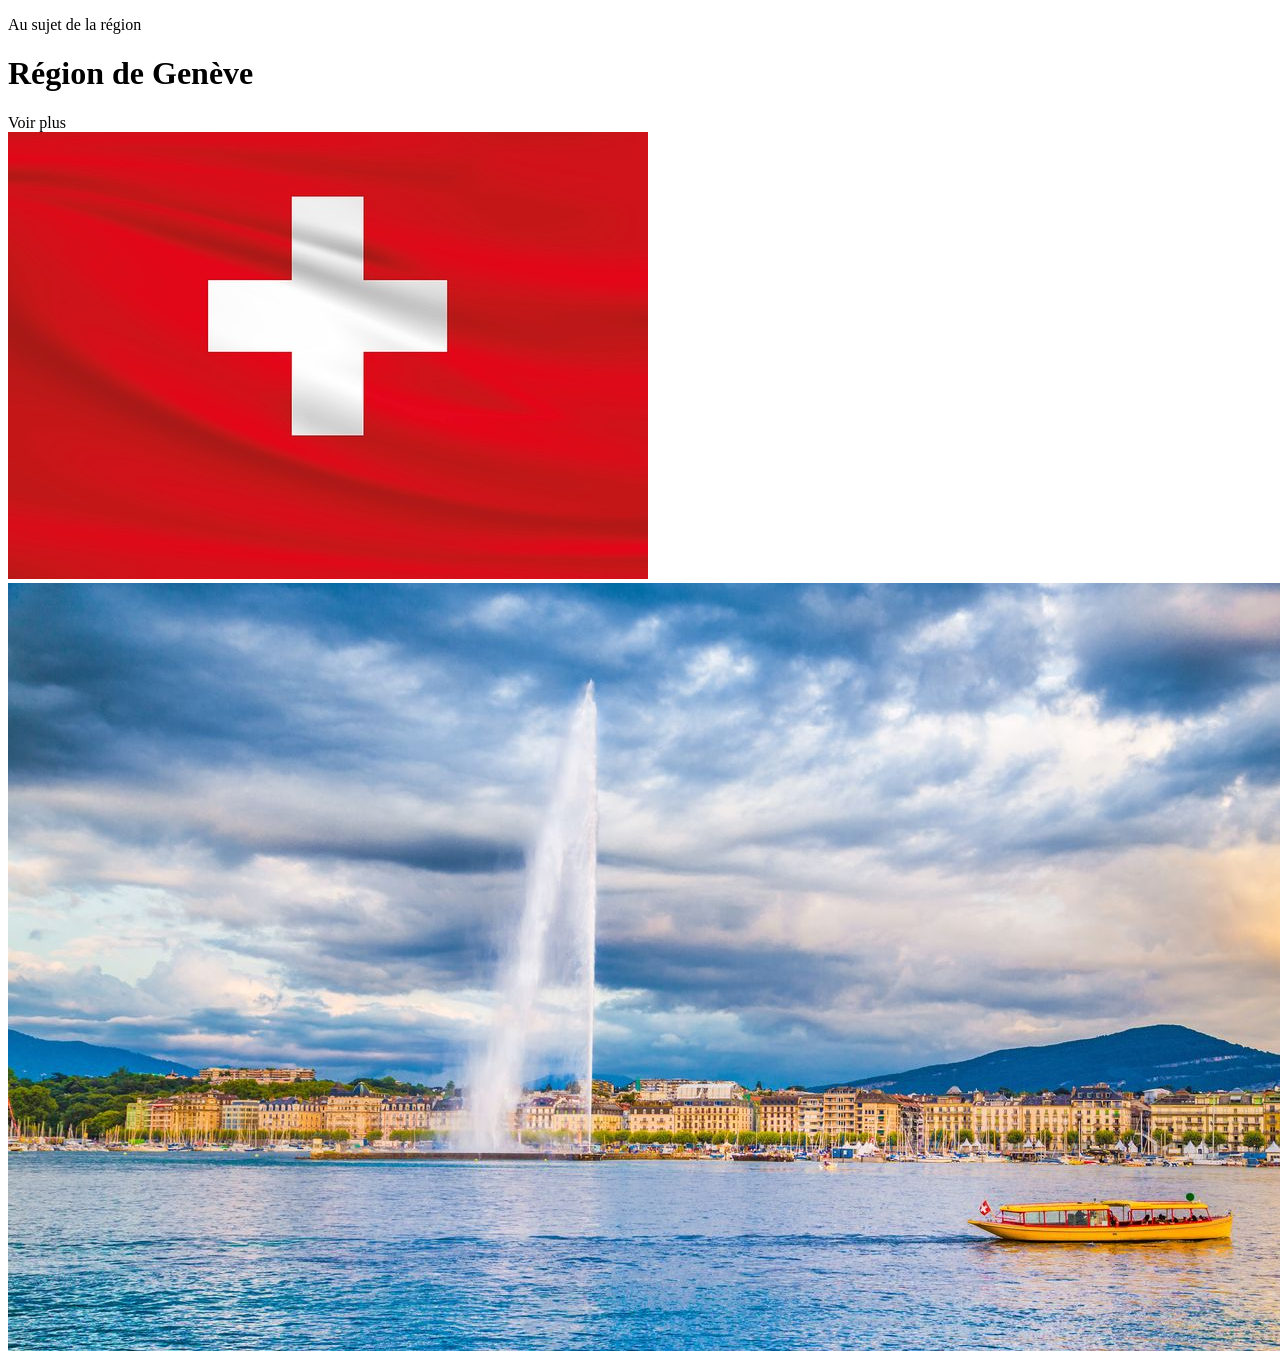
==== index.html @ c977634c "first commit" ====
<!DOCTYPE html>
<html lang="fr">
<head>
    <meta charset="UTF-8">
    <meta name="viewport" content="width=device-width, initial-scale=1.0">
    <link rel="stylesheet" href="Css/style.css">
    <title>Présentation Région Suisse</title>
</head>
<body>
    <main>
        <div>
            <p class="top-h1">
                Au sujet de la région 
            </p>
            <h1>
                Région de Genève
            </h1>
            <p>
                
            </p>
            <div class="button">
                Voir plus
            </div>
        </div>
        <img src="Img/Drapeau-Suisse.jpg" class="fourrure">
        <img src="Img/Jet-deau.jpg" class="visage">
    </main>
</body>
</html>
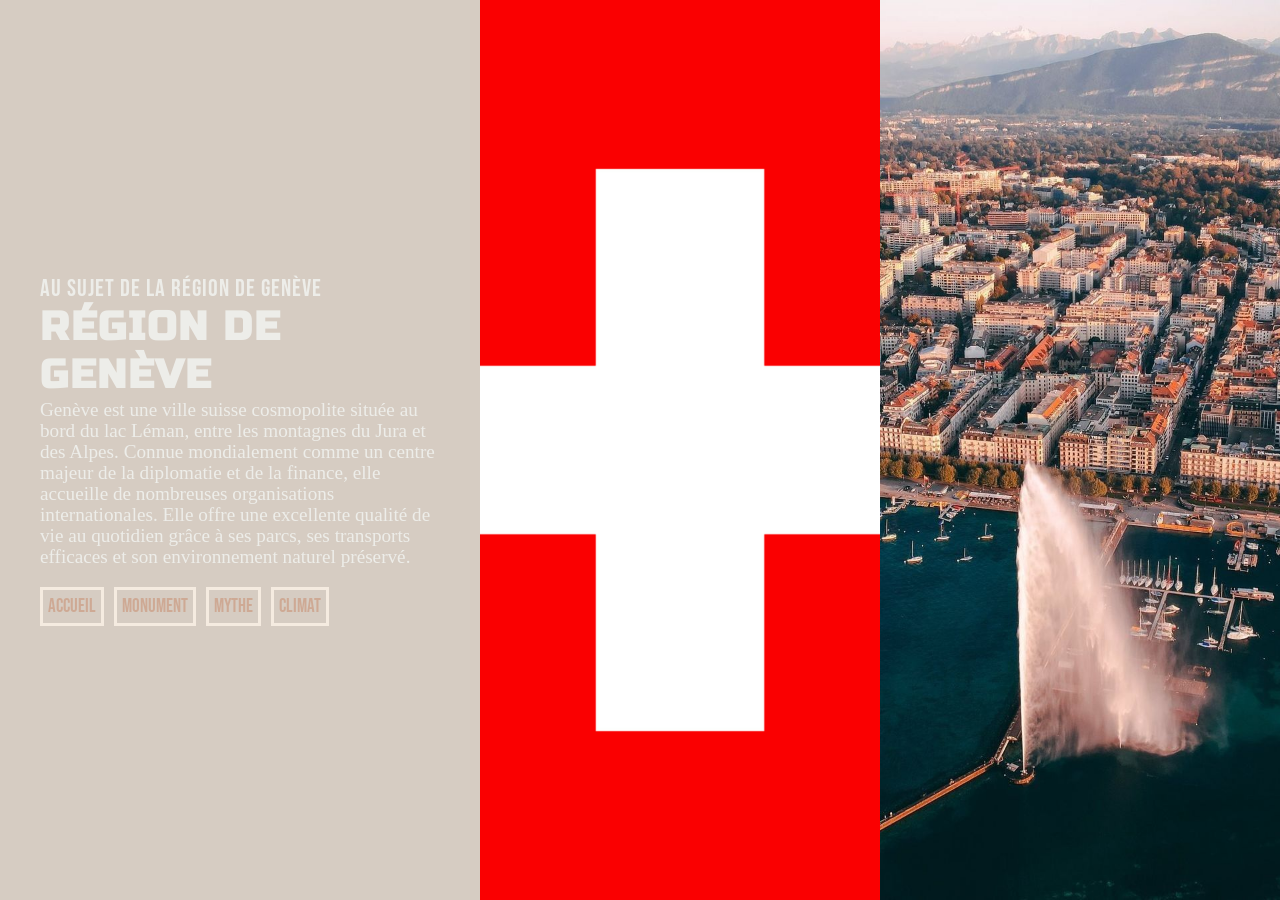
==== commit 3b924e7b: "v2" ====
--- a/index.html
+++ b/index.html
@@ -1,29 +1,51 @@
-<!DOCTYPE html>
-<html lang="fr">
-<head>
-    <meta charset="UTF-8">
-    <meta name="viewport" content="width=device-width, initial-scale=1.0">
-    <link rel="stylesheet" href="Css/style.css">
-    <title>Présentation Région Suisse</title>
-</head>
-<body>
-    <main>
-        <div>
-            <p class="top-h1">
-                Au sujet de la région 
-            </p>
-            <h1>
-                Région de Genève
-            </h1>
-            <p>
-                
-            </p>
-            <div class="button">
-                Voir plus
-            </div>
-        </div>
-        <img src="Img/Drapeau-Suisse.jpg" class="fourrure">
-        <img src="Img/Jet-deau.jpg" class="visage">
-    </main>
-</body>
+<!DOCTYPE html>
+<html lang="fr">
+<head>
+    <meta charset="UTF-8">
+    <meta name="viewport" content="width=device-width, initial-scale=1.0">
+    <link rel="stylesheet" href="Css/style.css">
+    <link rel="preconnect" href="https://fonts.googleapis.com">
+    <link rel="preconnect" href="https://fonts.gstatic.com" crossorigin>
+    <link href="https://fonts.googleapis.com/css2?family=Bebas+Neue&family=Roboto+Mono:ital,wght@0,100..700;1,100..700&family=Russo+One&display=swap" rel="stylesheet">
+    <title>Présentation Région Suisse</title>
+</head>
+<body>
+    <main>
+        <div class="conteneur">
+            <p class="top-h1">
+                Au sujet de la région de Genève
+            </p>
+            <h1>
+                Région de Genève
+            </h1>
+            <p class="paragraph">
+                Genève est une ville suisse cosmopolite située au bord du lac Léman, entre les montagnes du Jura et des Alpes. Connue mondialement comme un centre majeur de la diplomatie et de la finance, elle accueille de nombreuses organisations internationales. Elle offre une excellente qualité de vie au quotidien grâce à ses parcs, ses transports efficaces et son environnement naturel préservé.
+            </p>
+            <div class="conteneur-button">
+                <div class="button">
+                    <a href="index.html" class="button-link">
+                        Accueil
+                    </a>
+                </div>
+                <div class="button">
+                    <a href="Html/Monument.html" class="button-link">
+                        Monument
+                    </a>
+                </div>
+                <div class="button">
+                    <a href="Html/Mythe.html" class="button-link">
+                        Mythe
+                    </a>
+                </div>
+                <div class="button">
+                    <a href="Html/Climat.html" class="button-link">
+                        Climat
+                    </a>
+                </div>
+            </div>
+        </div>
+        <img src="Img/Index/Drapeau-Suisse.jpg" alt="Drapeau de la Suisse" class="image">
+        <img src="Img/Index/Jet-deau.jpg" alt="Jet d'eau de Genève" class="image">
+    </main>
+</body>
 </html>
--- a/Css/style.css
+++ b/Css/style.css
@@ -0,0 +1,120 @@
+/* Variable */
+
+:root {
+
+    /* index */
+    --background: #d6ccc2;
+    --text-color: #edede9;
+    --text-color2: #cea994;
+    --border: #f5ebe0;
+
+    /* Monument */
+
+    /* Climat */
+
+    /* Mythe */
+
+
+    /* Font */
+
+    --top-h1: Bebas Neue;
+    --h1: Russo One ;
+    --paragraph: Roboto Mono;
+
+}
+
+/* Mythe */
+
+body.mythe {
+    
+}
+
+/* Climat */
+
+body.climat {
+
+}
+
+/* Monument */
+
+body.monument {
+
+}
+
+/* Géneral */
+
+* {
+    box-sizing: border-box;
+    margin: 0;
+}
+
+main {
+    display: flex;
+    height: 100vh;
+    width: 100%;
+}
+
+h1,h2,h3,h4 {
+    letter-spacing: 2px;
+    text-transform: uppercase;
+    font-size: 2.5rem;
+    font-family: var(--h1), sans-serif;
+}
+
+/* Index */
+
+.conteneur {
+    display: flex;
+    flex-direction: column;
+    flex: 1;
+    padding: 40px;
+    color: var(--text-color);
+    background-color: var(--background);
+    justify-content: center;
+}
+
+.top-h1 {
+    letter-spacing: 1px;
+    font-size: 1.5rem;
+    text-transform: uppercase;
+    font-family: var(--top-h1), sans-serif;
+}
+
+.paragraph {
+    font-family: var(--paragraph) monospace;
+    font-size: 1.2rem;
+    line-height: 1.1;
+    margin-bottom: 20px;
+}
+
+.conteneur-button {
+    display: flex;
+    flex-direction: row;
+    gap: 10px;
+}
+
+.conteneur-button .button {
+    background-color: rgba(240, 248, 255, 0);
+    padding: 5px;
+    border: 3px solid var(--border);
+    font-family: var(--top-h1), monospace;
+    font-size: larger;
+    text-align: center;
+}
+
+.conteneur-button .button:hover {
+    background-color: #edede9;
+}
+
+.button-link {
+    text-decoration: none;
+    color: var(--text-color2);
+}
+
+.image {
+    display: flex;
+    flex: 1;
+    min-width: 0;
+    height: 100%;
+    object-fit: cover;
+}
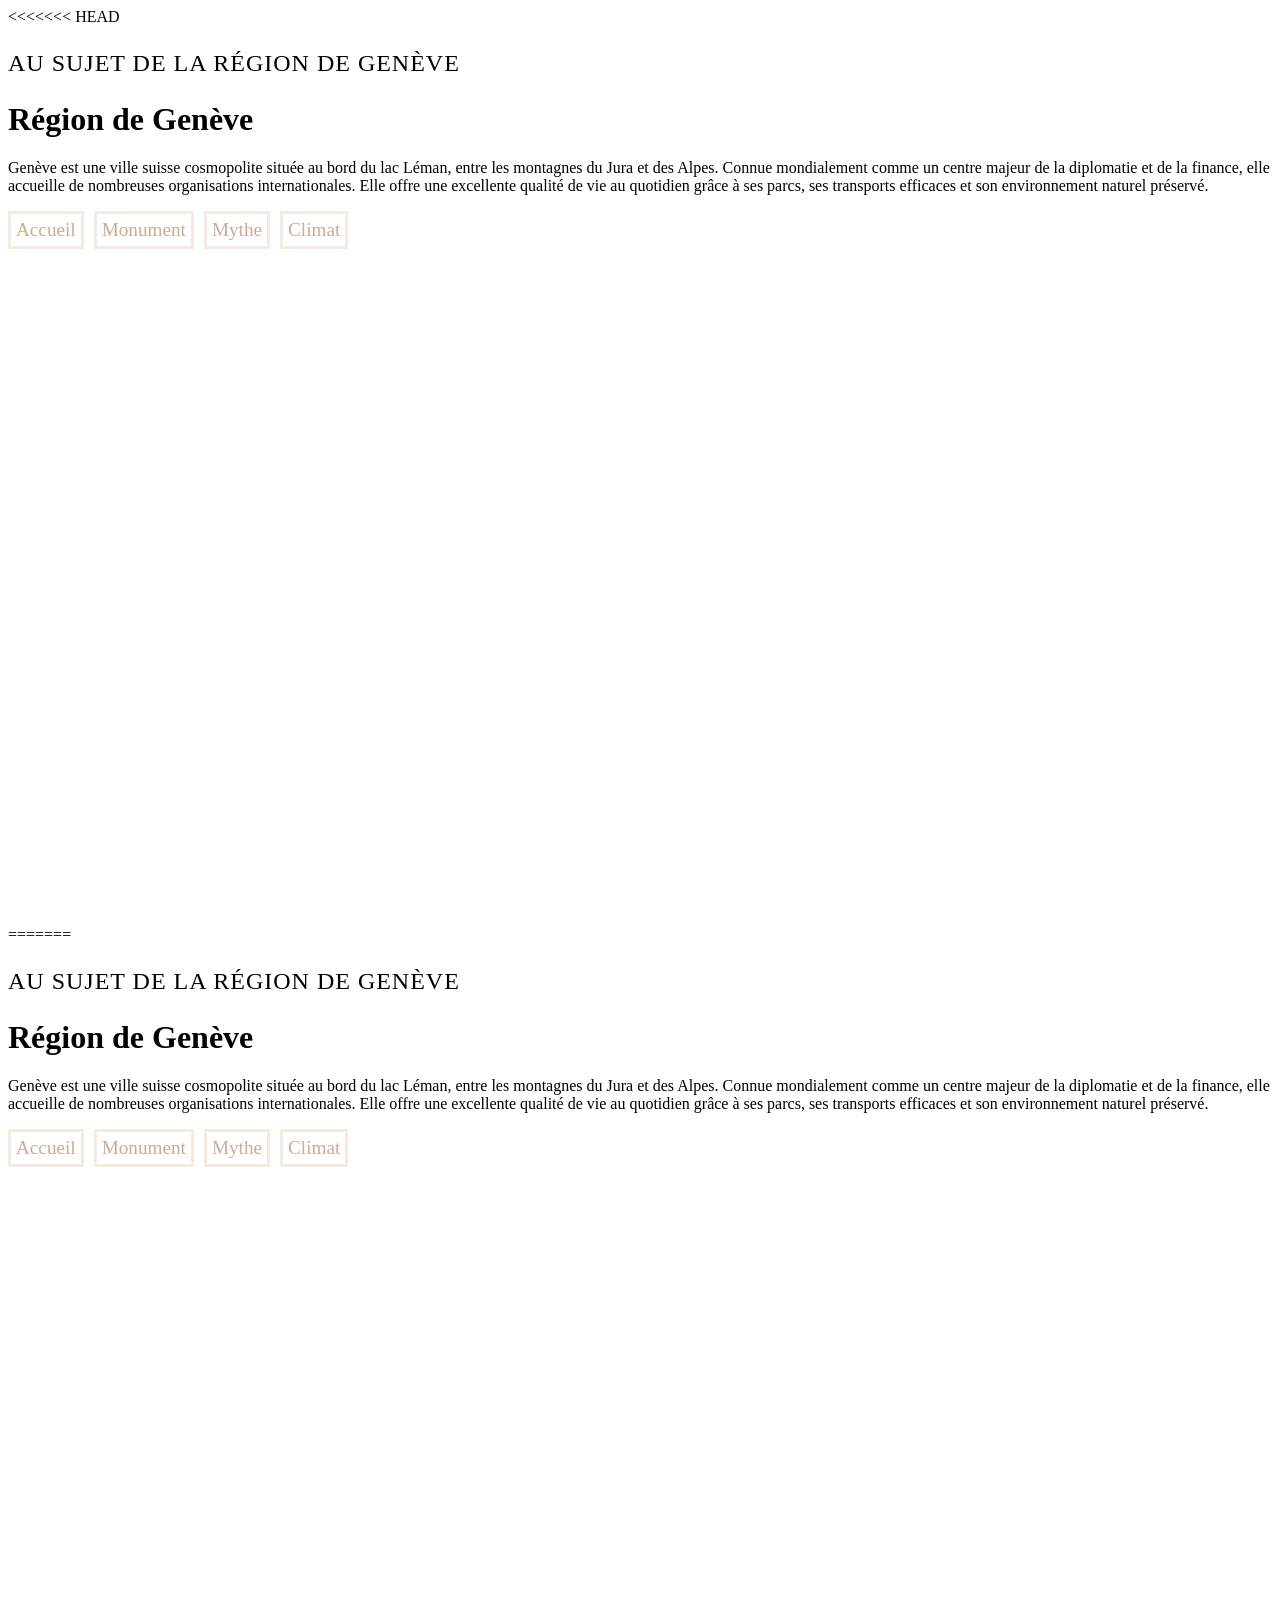
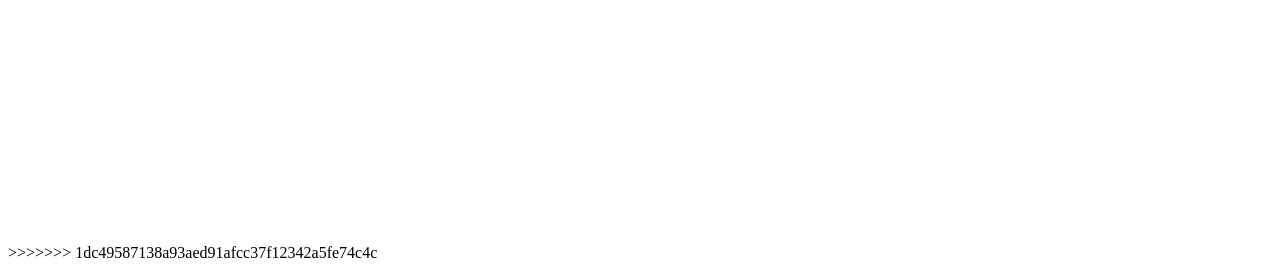
==== commit 51c3701c: "final v4" ====
--- a/index.html
+++ b/index.html
@@ -1,51 +1,104 @@
-<!DOCTYPE html>
-<html lang="fr">
-<head>
-    <meta charset="UTF-8">
-    <meta name="viewport" content="width=device-width, initial-scale=1.0">
-    <link rel="stylesheet" href="Css/style.css">
-    <link rel="preconnect" href="https://fonts.googleapis.com">
-    <link rel="preconnect" href="https://fonts.gstatic.com" crossorigin>
-    <link href="https://fonts.googleapis.com/css2?family=Bebas+Neue&family=Roboto+Mono:ital,wght@0,100..700;1,100..700&family=Russo+One&display=swap" rel="stylesheet">
-    <title>Présentation Région Suisse</title>
-</head>
-<body>
-    <main>
-        <div class="conteneur">
-            <p class="top-h1">
-                Au sujet de la région de Genève
-            </p>
-            <h1>
-                Région de Genève
-            </h1>
-            <p class="paragraph">
-                Genève est une ville suisse cosmopolite située au bord du lac Léman, entre les montagnes du Jura et des Alpes. Connue mondialement comme un centre majeur de la diplomatie et de la finance, elle accueille de nombreuses organisations internationales. Elle offre une excellente qualité de vie au quotidien grâce à ses parcs, ses transports efficaces et son environnement naturel préservé.
-            </p>
-            <div class="conteneur-button">
-                <div class="button">
-                    <a href="index.html" class="button-link">
-                        Accueil
-                    </a>
-                </div>
-                <div class="button">
-                    <a href="Html/Monument.html" class="button-link">
-                        Monument
-                    </a>
-                </div>
-                <div class="button">
-                    <a href="Html/Mythe.html" class="button-link">
-                        Mythe
-                    </a>
-                </div>
-                <div class="button">
-                    <a href="Html/Climat.html" class="button-link">
-                        Climat
-                    </a>
-                </div>
-            </div>
-        </div>
-        <img src="Img/Index/Drapeau-Suisse.jpg" alt="Drapeau de la Suisse" class="image">
-        <img src="Img/Index/Jet-deau.jpg" alt="Jet d'eau de Genève" class="image">
-    </main>
-</body>
+<<<<<<< HEAD
+<!DOCTYPE html>
+<html lang="fr">
+<head>
+    <meta charset="UTF-8">
+    <meta name="viewport" content="width=device-width, initial-scale=1.0">
+    <link rel="stylesheet" href="Css/style.css">
+    <link rel="preconnect" href="https://fonts.googleapis.com">
+    <link rel="preconnect" href="https://fonts.gstatic.com" crossorigin>
+    <link href="https://fonts.googleapis.com/css2?family=Bebas+Neue&family=Roboto+Mono:ital,wght@0,100..700;1,100..700&family=Russo+One&display=swap" rel="stylesheet">
+    <title>Présentation Région Suisse</title>
+</head>
+<body>
+    <main>
+        <div class="conteneur">
+            <p class="top-h1">
+                Au sujet de la région de Genève
+            </p>
+            <h1>
+                Région de Genève
+            </h1>
+            <p class="paragraph">
+                Genève est une ville suisse cosmopolite située au bord du lac Léman, entre les montagnes du Jura et des Alpes. Connue mondialement comme un centre majeur de la diplomatie et de la finance, elle accueille de nombreuses organisations internationales. Elle offre une excellente qualité de vie au quotidien grâce à ses parcs, ses transports efficaces et son environnement naturel préservé.
+            </p>
+            <div class="conteneur-button">
+                <div class="button">
+                    <a href="index.html" class="button-link">
+                        Accueil
+                    </a>
+                </div>
+                <div class="button">
+                    <a href="Html/Monument.html" class="button-link">
+                        Monument
+                    </a>
+                </div>
+                <div class="button">
+                    <a href="Html/Mythe.html" class="button-link">
+                        Mythe
+                    </a>
+                </div>
+                <div class="button">
+                    <a href="Html/Climat.html" class="button-link">
+                        Climat
+                    </a>
+                </div>
+            </div>
+        </div>
+        <img src="Img/Index/Drapeau-Suisse.jpg" alt="Drapeau de la Suisse" class="image">
+        <img src="Img/Index/Jet-deau.jpg" alt="Jet d'eau de Genève" class="image">
+    </main>
+</body>
+=======
+<!DOCTYPE html>
+<html lang="fr">
+<head>
+    <meta charset="UTF-8">
+    <meta name="viewport" content="width=device-width, initial-scale=1.0">
+    <link rel="stylesheet" href="Css/style.css">
+    <link rel="preconnect" href="https://fonts.googleapis.com">
+    <link rel="preconnect" href="https://fonts.gstatic.com" crossorigin>
+    <link href="https://fonts.googleapis.com/css2?family=Bebas+Neue&family=Roboto+Mono:ital,wght@0,100..700;1,100..700&family=Russo+One&display=swap" rel="stylesheet">
+    <title>Présentation Région Suisse</title>
+</head>
+<body>
+    <main>
+        <div class="conteneur">
+            <p class="top-h1">
+                Au sujet de la région de Genève
+            </p>
+            <h1>
+                Région de Genève
+            </h1>
+            <p class="paragraph">
+                Genève est une ville suisse cosmopolite située au bord du lac Léman, entre les montagnes du Jura et des Alpes. Connue mondialement comme un centre majeur de la diplomatie et de la finance, elle accueille de nombreuses organisations internationales. Elle offre une excellente qualité de vie au quotidien grâce à ses parcs, ses transports efficaces et son environnement naturel préservé.
+            </p>
+            <div class="conteneur-button">
+                <div class="button">
+                    <a href="index.html" class="button-link">
+                        Accueil
+                    </a>
+                </div>
+                <div class="button">
+                    <a href="Html/Monument.html" class="button-link">
+                        Monument
+                    </a>
+                </div>
+                <div class="button">
+                    <a href="Html/Mythe.html" class="button-link">
+                        Mythe
+                    </a>
+                </div>
+                <div class="button">
+                    <a href="Html/Climat.html" class="button-link">
+                        Climat
+                    </a>
+                </div>
+            </div>
+        </div>
+        <img src="Img/Index/Drapeau-Suisse.jpg" alt="Drapeau de la Suisse" class="image">
+        <img src="Img/Index/Jet-deau.jpg" alt="Jet d'eau de Genève" class="image">
+    </main>
+</body>
+>>>>>>> 1dc49587138a93aed91afcc37f12342a5fe74c4c
 </html>
--- a/Css/style.css
+++ b/Css/style.css
@@ -7,15 +7,12 @@
     --text-color: #edede9;
     --text-color2: #cea994;
     --border: #f5ebe0;
-
-    /* Monument */
-
-    /* Climat */
-
-    /* Mythe */
-
+<<<<<<< HEAD
+    --hover: #edede9;
+=======
 
     /* Font */
+>>>>>>> 1dc49587138a93aed91afcc37f12342a5fe74c4c
 
     --top-h1: Bebas Neue;
     --h1: Russo One ;
@@ -23,26 +20,53 @@
 
 }
 
+<<<<<<< HEAD
+=======
 /* Mythe */
 
+>>>>>>> 1dc49587138a93aed91afcc37f12342a5fe74c4c
 body.mythe {
-    
+    --background: #2b2d42;
+    --text-color: #edf2f4;
+    --text-color2: #2378ef;
+    --border: #8d99ae;
+<<<<<<< HEAD
+    --hover: #9aabc9;
+=======
+>>>>>>> 1dc49587138a93aed91afcc37f12342a5fe74c4c
 }
 
 /* Climat */
 
 body.climat {
-
+    --background: #a8dadc;
+    --text-color: #1d3557;
+    --text-color2: #457b9d;
+    --border: #f1faee;
+<<<<<<< HEAD
+    --hover: #c2eeee;;
+=======
+>>>>>>> 1dc49587138a93aed91afcc37f12342a5fe74c4c
 }
 
 /* Monument */
 
 body.monument {
+    --background: #606c38;
+    --text-color: #fefae0;
+    --text-color2: #aef44b;
+    --border: #283618;
+<<<<<<< HEAD
+    --hover: #445c2b;
+}
+
+=======
 
 }
 
 /* Géneral */
 
+>>>>>>> 1dc49587138a93aed91afcc37f12342a5fe74c4c
 * {
     box-sizing: border-box;
     margin: 0;
@@ -54,6 +78,8 @@
     width: 100%;
 }
 
+<<<<<<< HEAD
+=======
 h1,h2,h3,h4 {
     letter-spacing: 2px;
     text-transform: uppercase;
@@ -63,6 +89,7 @@
 
 /* Index */
 
+>>>>>>> 1dc49587138a93aed91afcc37f12342a5fe74c4c
 .conteneur {
     display: flex;
     flex-direction: column;
@@ -80,6 +107,16 @@
     font-family: var(--top-h1), sans-serif;
 }
 
+<<<<<<< HEAD
+h1 {
+    letter-spacing: 2px;
+    text-transform: uppercase;
+    font-size: 2.5rem;
+    font-family: var(--h1), sans-serif;
+}
+
+=======
+>>>>>>> 1dc49587138a93aed91afcc37f12342a5fe74c4c
 .paragraph {
     font-family: var(--paragraph) monospace;
     font-size: 1.2rem;
@@ -103,7 +140,11 @@
 }
 
 .conteneur-button .button:hover {
+<<<<<<< HEAD
+    background-color: var(--hover);
+=======
     background-color: #edede9;
+>>>>>>> 1dc49587138a93aed91afcc37f12342a5fe74c4c
 }
 
 .button-link {
--- a/Css/style.css
+++ b/Css/style.css
@@ -7,15 +7,12 @@
     --text-color: #edede9;
     --text-color2: #cea994;
     --border: #f5ebe0;
-
-    /* Monument */
-
-    /* Climat */
-
-    /* Mythe */
-
+<<<<<<< HEAD
+    --hover: #edede9;
+=======
 
     /* Font */
+>>>>>>> 1dc49587138a93aed91afcc37f12342a5fe74c4c
 
     --top-h1: Bebas Neue;
     --h1: Russo One ;
@@ -23,26 +20,53 @@
 
 }
 
+<<<<<<< HEAD
+=======
 /* Mythe */
 
+>>>>>>> 1dc49587138a93aed91afcc37f12342a5fe74c4c
 body.mythe {
-    
+    --background: #2b2d42;
+    --text-color: #edf2f4;
+    --text-color2: #2378ef;
+    --border: #8d99ae;
+<<<<<<< HEAD
+    --hover: #9aabc9;
+=======
+>>>>>>> 1dc49587138a93aed91afcc37f12342a5fe74c4c
 }
 
 /* Climat */
 
 body.climat {
-
+    --background: #a8dadc;
+    --text-color: #1d3557;
+    --text-color2: #457b9d;
+    --border: #f1faee;
+<<<<<<< HEAD
+    --hover: #c2eeee;;
+=======
+>>>>>>> 1dc49587138a93aed91afcc37f12342a5fe74c4c
 }
 
 /* Monument */
 
 body.monument {
+    --background: #606c38;
+    --text-color: #fefae0;
+    --text-color2: #aef44b;
+    --border: #283618;
+<<<<<<< HEAD
+    --hover: #445c2b;
+}
+
+=======
 
 }
 
 /* Géneral */
 
+>>>>>>> 1dc49587138a93aed91afcc37f12342a5fe74c4c
 * {
     box-sizing: border-box;
     margin: 0;
@@ -54,6 +78,8 @@
     width: 100%;
 }
 
+<<<<<<< HEAD
+=======
 h1,h2,h3,h4 {
     letter-spacing: 2px;
     text-transform: uppercase;
@@ -63,6 +89,7 @@
 
 /* Index */
 
+>>>>>>> 1dc49587138a93aed91afcc37f12342a5fe74c4c
 .conteneur {
     display: flex;
     flex-direction: column;
@@ -80,6 +107,16 @@
     font-family: var(--top-h1), sans-serif;
 }
 
+<<<<<<< HEAD
+h1 {
+    letter-spacing: 2px;
+    text-transform: uppercase;
+    font-size: 2.5rem;
+    font-family: var(--h1), sans-serif;
+}
+
+=======
+>>>>>>> 1dc49587138a93aed91afcc37f12342a5fe74c4c
 .paragraph {
     font-family: var(--paragraph) monospace;
     font-size: 1.2rem;
@@ -103,7 +140,11 @@
 }
 
 .conteneur-button .button:hover {
+<<<<<<< HEAD
+    background-color: var(--hover);
+=======
     background-color: #edede9;
+>>>>>>> 1dc49587138a93aed91afcc37f12342a5fe74c4c
 }
 
 .button-link {
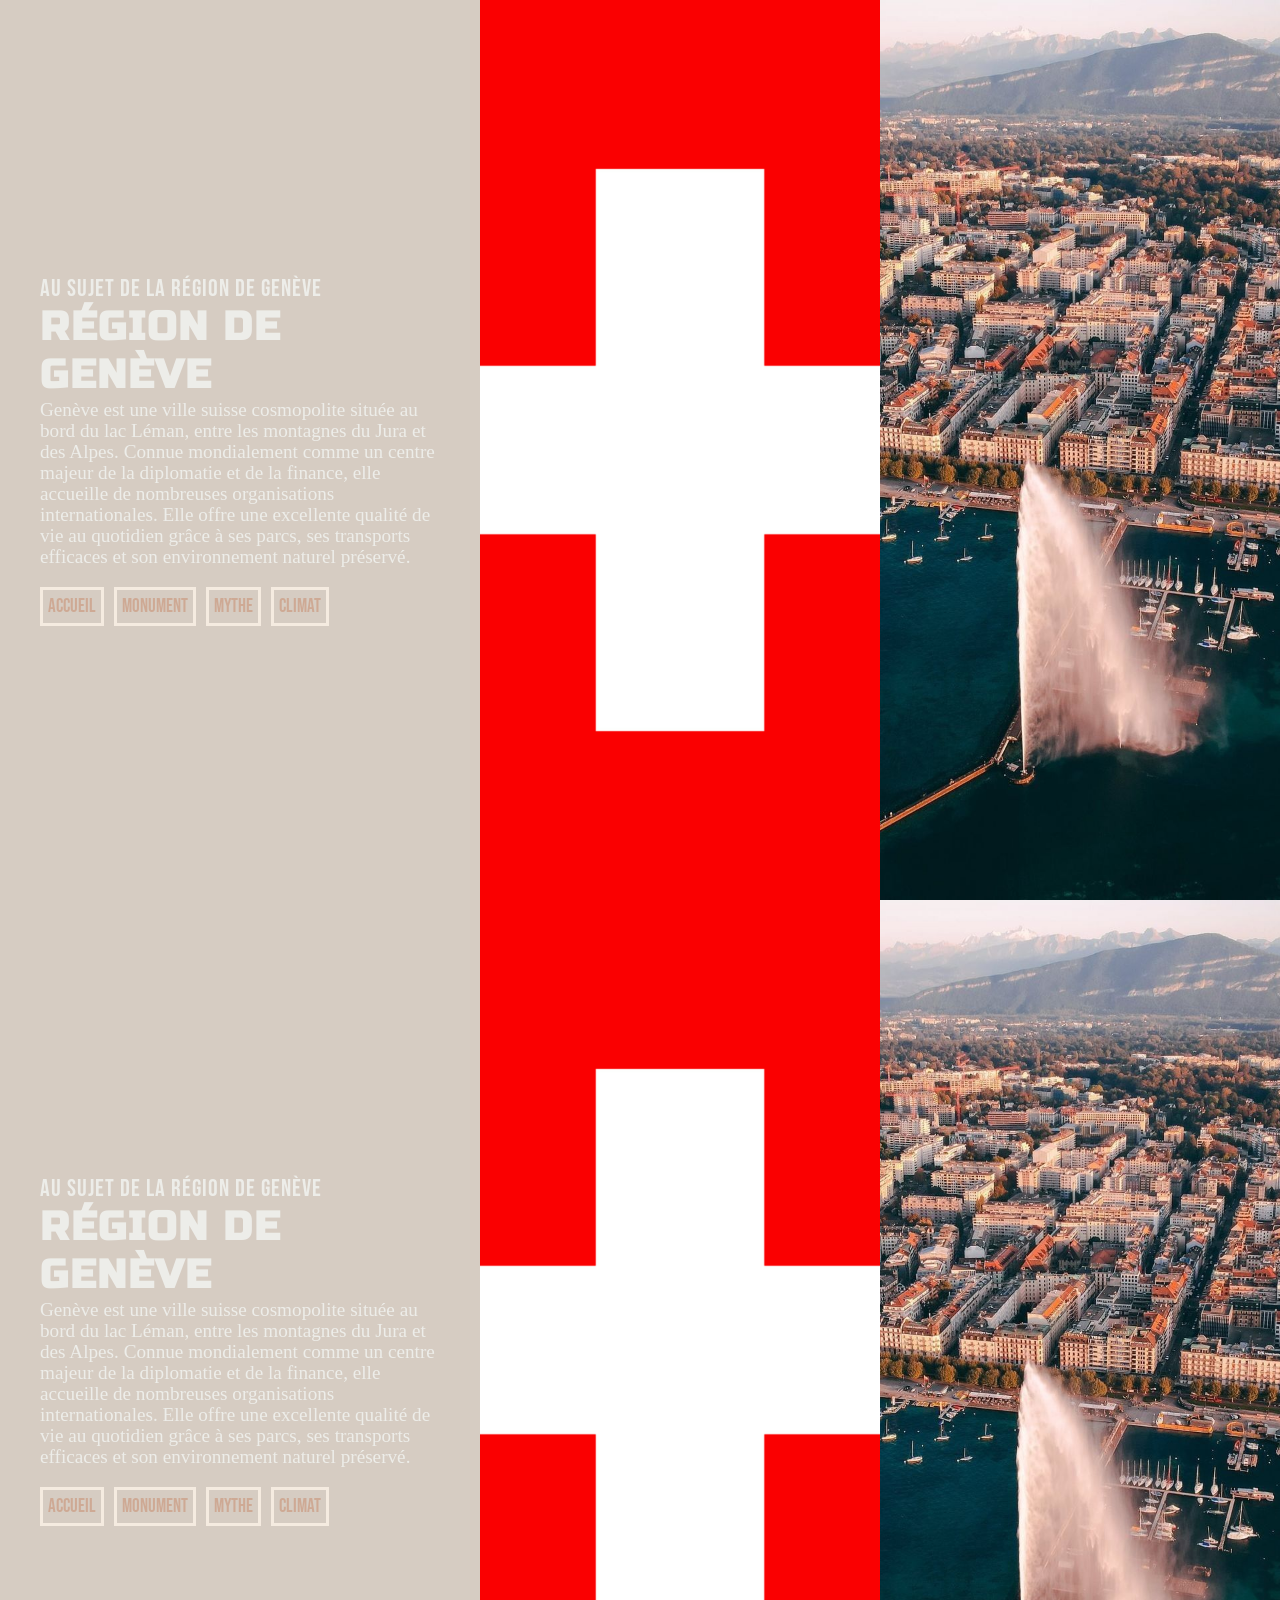
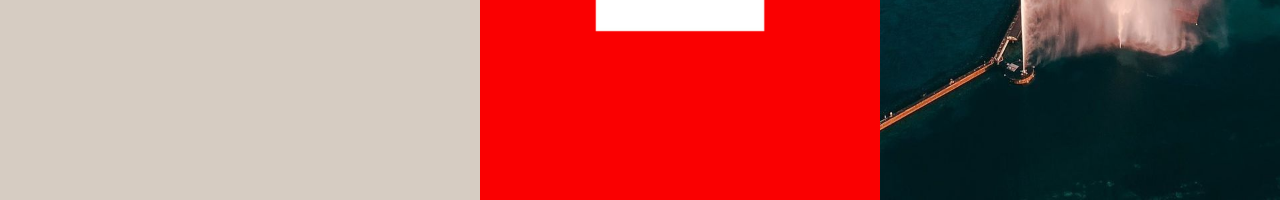
==== commit 4e2efd41: "final v4-final" ====
--- a/index.html
+++ b/index.html
@@ -1,4 +1,3 @@
-<<<<<<< HEAD
 <!DOCTYPE html>
 <html lang="fr">
 <head>
@@ -49,7 +48,6 @@
         <img src="Img/Index/Jet-deau.jpg" alt="Jet d'eau de Genève" class="image">
     </main>
 </body>
-=======
 <!DOCTYPE html>
 <html lang="fr">
 <head>
@@ -100,5 +98,4 @@
         <img src="Img/Index/Jet-deau.jpg" alt="Jet d'eau de Genève" class="image">
     </main>
 </body>
->>>>>>> 1dc49587138a93aed91afcc37f12342a5fe74c4c
 </html>
--- a/Css/style.css
+++ b/Css/style.css
@@ -7,12 +7,9 @@
     --text-color: #edede9;
     --text-color2: #cea994;
     --border: #f5ebe0;
-<<<<<<< HEAD
     --hover: #edede9;
-=======
 
     /* Font */
->>>>>>> 1dc49587138a93aed91afcc37f12342a5fe74c4c
 
     --top-h1: Bebas Neue;
     --h1: Russo One ;
@@ -20,20 +17,14 @@
 
 }
 
-<<<<<<< HEAD
-=======
 /* Mythe */
 
->>>>>>> 1dc49587138a93aed91afcc37f12342a5fe74c4c
 body.mythe {
     --background: #2b2d42;
     --text-color: #edf2f4;
     --text-color2: #2378ef;
     --border: #8d99ae;
-<<<<<<< HEAD
     --hover: #9aabc9;
-=======
->>>>>>> 1dc49587138a93aed91afcc37f12342a5fe74c4c
 }
 
 /* Climat */
@@ -43,10 +34,7 @@
     --text-color: #1d3557;
     --text-color2: #457b9d;
     --border: #f1faee;
-<<<<<<< HEAD
     --hover: #c2eeee;;
-=======
->>>>>>> 1dc49587138a93aed91afcc37f12342a5fe74c4c
 }
 
 /* Monument */
@@ -56,17 +44,11 @@
     --text-color: #fefae0;
     --text-color2: #aef44b;
     --border: #283618;
-<<<<<<< HEAD
     --hover: #445c2b;
-}
-
-=======
-
 }
 
 /* Géneral */
 
->>>>>>> 1dc49587138a93aed91afcc37f12342a5fe74c4c
 * {
     box-sizing: border-box;
     margin: 0;
@@ -78,8 +60,6 @@
     width: 100%;
 }
 
-<<<<<<< HEAD
-=======
 h1,h2,h3,h4 {
     letter-spacing: 2px;
     text-transform: uppercase;
@@ -89,7 +69,6 @@
 
 /* Index */
 
->>>>>>> 1dc49587138a93aed91afcc37f12342a5fe74c4c
 .conteneur {
     display: flex;
     flex-direction: column;
@@ -107,7 +86,6 @@
     font-family: var(--top-h1), sans-serif;
 }
 
-<<<<<<< HEAD
 h1 {
     letter-spacing: 2px;
     text-transform: uppercase;
@@ -115,8 +93,6 @@
     font-family: var(--h1), sans-serif;
 }
 
-=======
->>>>>>> 1dc49587138a93aed91afcc37f12342a5fe74c4c
 .paragraph {
     font-family: var(--paragraph) monospace;
     font-size: 1.2rem;
@@ -140,11 +116,7 @@
 }
 
 .conteneur-button .button:hover {
-<<<<<<< HEAD
     background-color: var(--hover);
-=======
-    background-color: #edede9;
->>>>>>> 1dc49587138a93aed91afcc37f12342a5fe74c4c
 }
 
 .button-link {
--- a/Css/style.css
+++ b/Css/style.css
@@ -7,12 +7,9 @@
     --text-color: #edede9;
     --text-color2: #cea994;
     --border: #f5ebe0;
-<<<<<<< HEAD
     --hover: #edede9;
-=======
 
     /* Font */
->>>>>>> 1dc49587138a93aed91afcc37f12342a5fe74c4c
 
     --top-h1: Bebas Neue;
     --h1: Russo One ;
@@ -20,20 +17,14 @@
 
 }
 
-<<<<<<< HEAD
-=======
 /* Mythe */
 
->>>>>>> 1dc49587138a93aed91afcc37f12342a5fe74c4c
 body.mythe {
     --background: #2b2d42;
     --text-color: #edf2f4;
     --text-color2: #2378ef;
     --border: #8d99ae;
-<<<<<<< HEAD
     --hover: #9aabc9;
-=======
->>>>>>> 1dc49587138a93aed91afcc37f12342a5fe74c4c
 }
 
 /* Climat */
@@ -43,10 +34,7 @@
     --text-color: #1d3557;
     --text-color2: #457b9d;
     --border: #f1faee;
-<<<<<<< HEAD
     --hover: #c2eeee;;
-=======
->>>>>>> 1dc49587138a93aed91afcc37f12342a5fe74c4c
 }
 
 /* Monument */
@@ -56,17 +44,11 @@
     --text-color: #fefae0;
     --text-color2: #aef44b;
     --border: #283618;
-<<<<<<< HEAD
     --hover: #445c2b;
-}
-
-=======
-
 }
 
 /* Géneral */
 
->>>>>>> 1dc49587138a93aed91afcc37f12342a5fe74c4c
 * {
     box-sizing: border-box;
     margin: 0;
@@ -78,8 +60,6 @@
     width: 100%;
 }
 
-<<<<<<< HEAD
-=======
 h1,h2,h3,h4 {
     letter-spacing: 2px;
     text-transform: uppercase;
@@ -89,7 +69,6 @@
 
 /* Index */
 
->>>>>>> 1dc49587138a93aed91afcc37f12342a5fe74c4c
 .conteneur {
     display: flex;
     flex-direction: column;
@@ -107,7 +86,6 @@
     font-family: var(--top-h1), sans-serif;
 }
 
-<<<<<<< HEAD
 h1 {
     letter-spacing: 2px;
     text-transform: uppercase;
@@ -115,8 +93,6 @@
     font-family: var(--h1), sans-serif;
 }
 
-=======
->>>>>>> 1dc49587138a93aed91afcc37f12342a5fe74c4c
 .paragraph {
     font-family: var(--paragraph) monospace;
     font-size: 1.2rem;
@@ -140,11 +116,7 @@
 }
 
 .conteneur-button .button:hover {
-<<<<<<< HEAD
     background-color: var(--hover);
-=======
-    background-color: #edede9;
->>>>>>> 1dc49587138a93aed91afcc37f12342a5fe74c4c
 }
 
 .button-link {
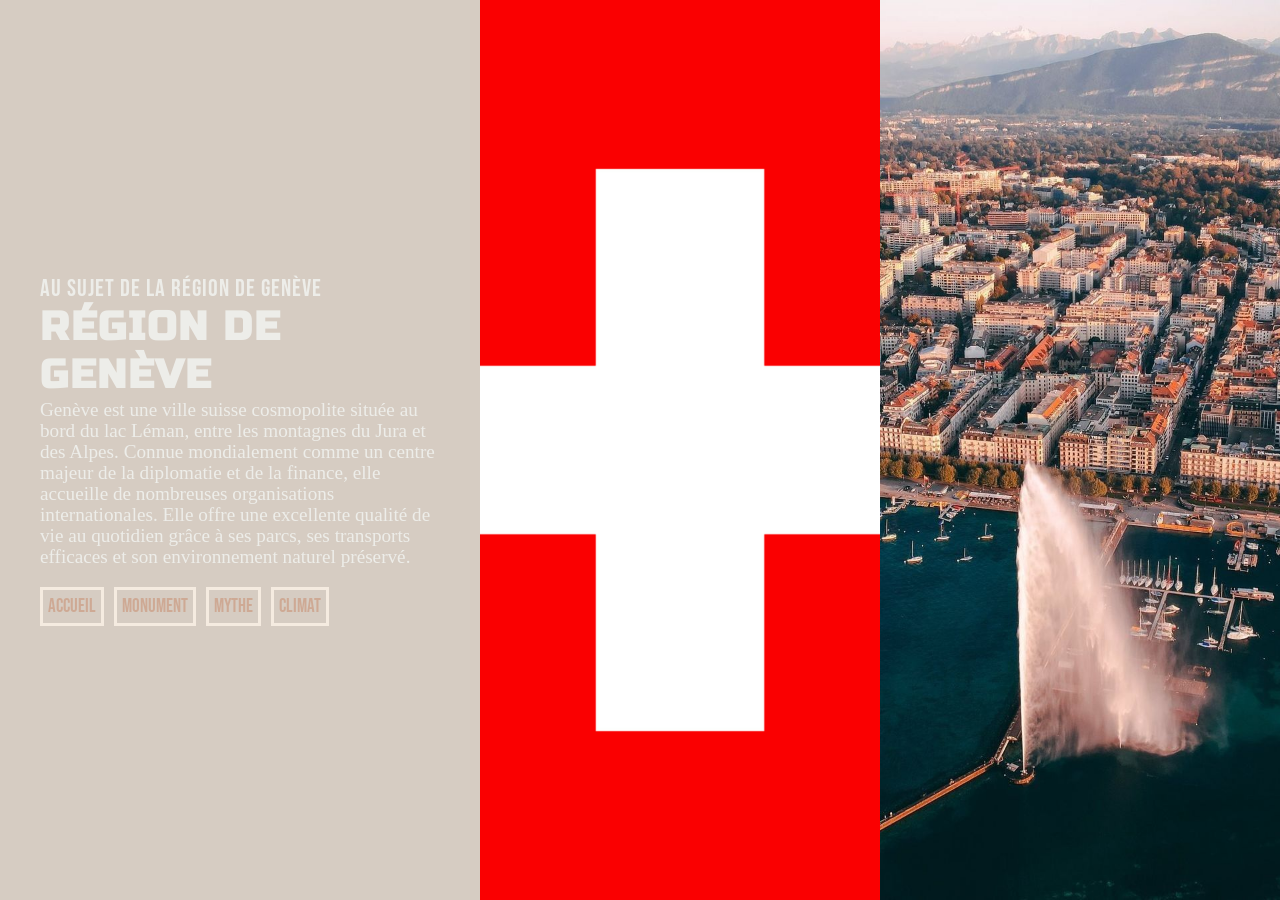
==== commit 182a1557: "final v4-final-final" ====
--- a/index.html
+++ b/index.html
@@ -1,53 +1,3 @@
-<!DOCTYPE html>
-<html lang="fr">
-<head>
-    <meta charset="UTF-8">
-    <meta name="viewport" content="width=device-width, initial-scale=1.0">
-    <link rel="stylesheet" href="Css/style.css">
-    <link rel="preconnect" href="https://fonts.googleapis.com">
-    <link rel="preconnect" href="https://fonts.gstatic.com" crossorigin>
-    <link href="https://fonts.googleapis.com/css2?family=Bebas+Neue&family=Roboto+Mono:ital,wght@0,100..700;1,100..700&family=Russo+One&display=swap" rel="stylesheet">
-    <title>Présentation Région Suisse</title>
-</head>
-<body>
-    <main>
-        <div class="conteneur">
-            <p class="top-h1">
-                Au sujet de la région de Genève
-            </p>
-            <h1>
-                Région de Genève
-            </h1>
-            <p class="paragraph">
-                Genève est une ville suisse cosmopolite située au bord du lac Léman, entre les montagnes du Jura et des Alpes. Connue mondialement comme un centre majeur de la diplomatie et de la finance, elle accueille de nombreuses organisations internationales. Elle offre une excellente qualité de vie au quotidien grâce à ses parcs, ses transports efficaces et son environnement naturel préservé.
-            </p>
-            <div class="conteneur-button">
-                <div class="button">
-                    <a href="index.html" class="button-link">
-                        Accueil
-                    </a>
-                </div>
-                <div class="button">
-                    <a href="Html/Monument.html" class="button-link">
-                        Monument
-                    </a>
-                </div>
-                <div class="button">
-                    <a href="Html/Mythe.html" class="button-link">
-                        Mythe
-                    </a>
-                </div>
-                <div class="button">
-                    <a href="Html/Climat.html" class="button-link">
-                        Climat
-                    </a>
-                </div>
-            </div>
-        </div>
-        <img src="Img/Index/Drapeau-Suisse.jpg" alt="Drapeau de la Suisse" class="image">
-        <img src="Img/Index/Jet-deau.jpg" alt="Jet d'eau de Genève" class="image">
-    </main>
-</body>
 <!DOCTYPE html>
 <html lang="fr">
 <head>
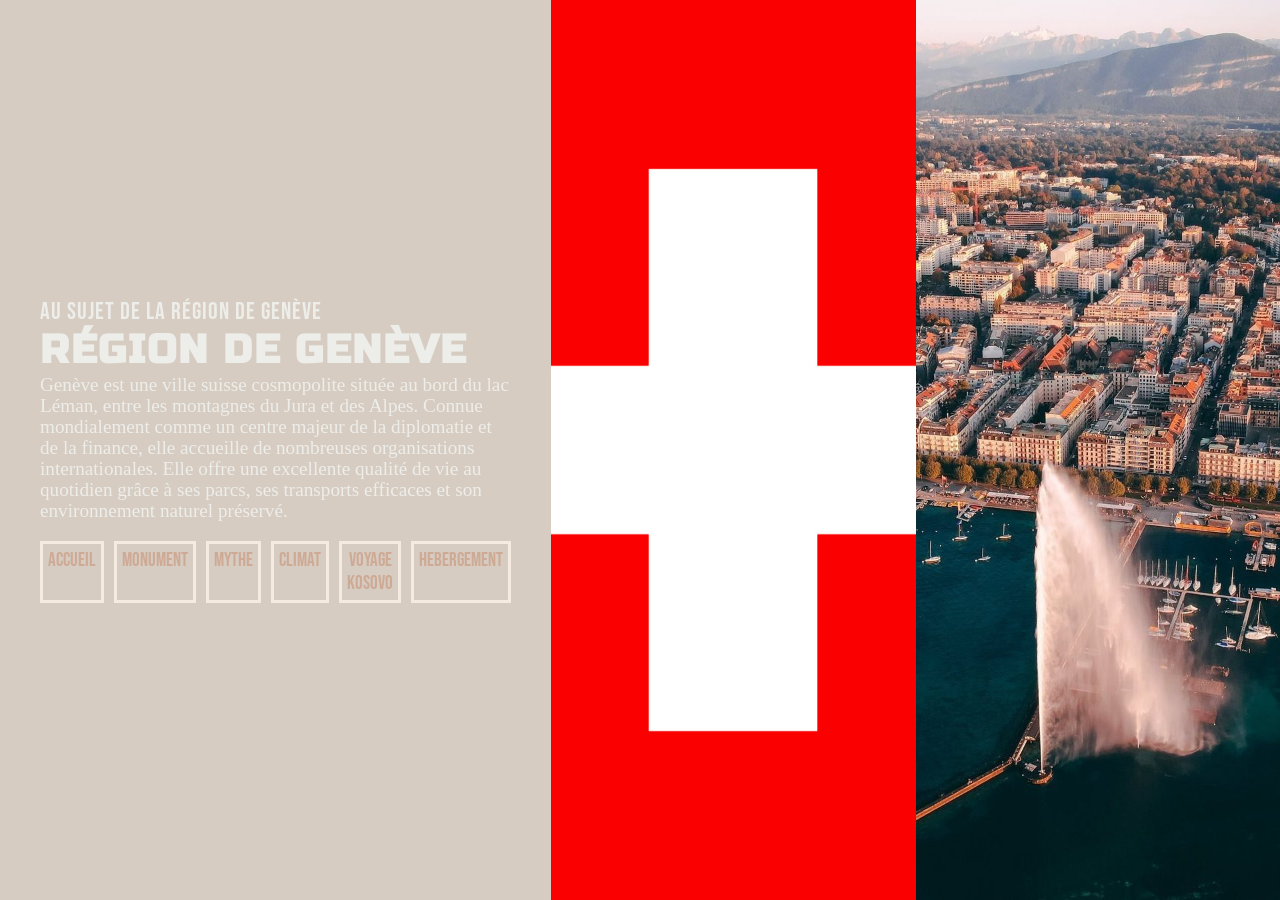
==== commit fc1b95ce: "ajout de 2 pages html et ajout de 2 bouton dans index.html" ====
--- a/index.html
+++ b/index.html
@@ -42,6 +42,16 @@
                         Climat
                     </a>
                 </div>
+                <div class="button">
+                    <a href="Html/comment-venir.html" class="button-link">
+                        Voyage Kosovo
+                    </a>
+                </div>
+                <div class="button">
+                    <a href="Html/comment-venir.html" class="button-link">
+                        Hebergement
+                    </a>
+                </div>
             </div>
         </div>
         <img src="Img/Index/Drapeau-Suisse.jpg" alt="Drapeau de la Suisse" class="image">
